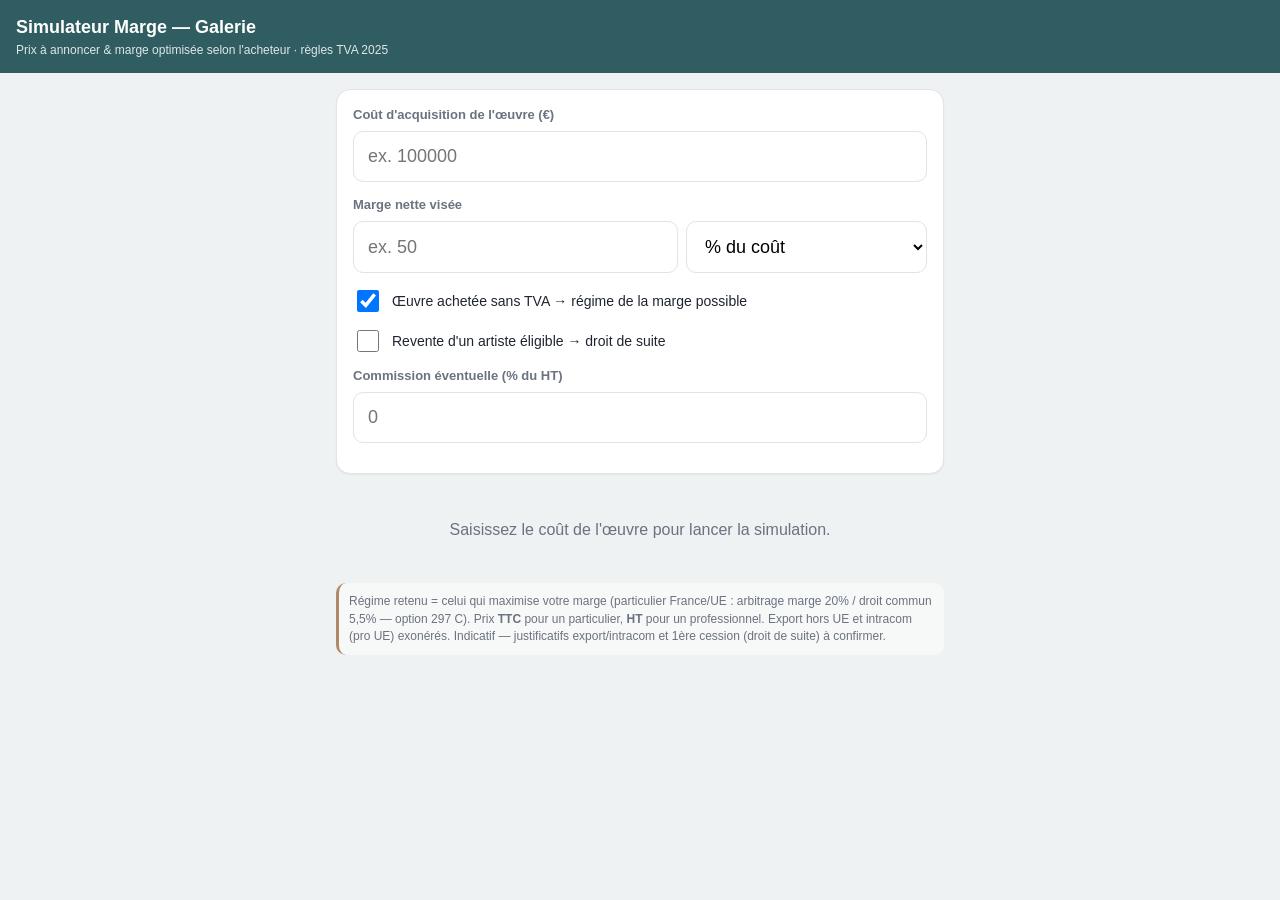
==== simulateur.html @ 0da823d8 "Simulateur mobile autonome (PWA installable sur téléphone) Version mobile du simulateur (sans aucune" ====
<!DOCTYPE html>
<html lang="fr">
<head>
<meta charset="utf-8">
<meta name="viewport" content="width=device-width, initial-scale=1, viewport-fit=cover">
<meta name="theme-color" content="#2f5d62">
<!-- Installable sur l'écran d'accueil iPhone/Android (Partager > Sur l'écran d'accueil) -->
<meta name="apple-mobile-web-app-capable" content="yes">
<meta name="apple-mobile-web-app-status-bar-style" content="black-translucent">
<meta name="apple-mobile-web-app-title" content="Marge Galerie">
<link rel="manifest" href="manifest.webmanifest">
<link rel="apple-touch-icon" href="icon-180.png">
<link rel="icon" href="icon.svg" type="image/svg+xml">
<title>Simulateur Marge — Galerie</title>
<style>
  * { box-sizing: border-box; -webkit-tap-highlight-color: transparent; }
  :root { --brand:#2f5d62; --brand-d:#244a4e; --bg:#eef2f2; --ink:#1f2530; --muted:#6b7280; --line:#dfe4e4; --ok:#1b5e20; --okbg:#e7f4e8; }
  html,body { margin:0; background:var(--bg); color:var(--ink); font:16px/1.45 -apple-system,"Segoe UI",Roboto,Helvetica,Arial,sans-serif; }
  header { background:var(--brand); color:#fff; padding:calc(env(safe-area-inset-top) + 14px) 16px 14px; position:sticky; top:0; z-index:5; }
  header h1 { margin:0; font-size:18px; font-weight:600; }
  header p { margin:2px 0 0; font-size:12px; opacity:.85; }
  main { padding:16px; max-width:640px; margin:0 auto; }
  .card { background:#fff; border:1px solid var(--line); border-radius:14px; padding:16px; margin-bottom:14px; box-shadow:0 1px 2px rgba(0,0,0,.05); }
  label.f { display:block; margin-bottom:14px; }
  label.f > span { display:block; font-size:13px; color:var(--muted); font-weight:600; margin-bottom:6px; }
  input[type=number], select { width:100%; padding:14px; font-size:18px; border:1px solid var(--line); border-radius:10px; background:#fff; }
  input:focus, select:focus { outline:2px solid var(--brand); outline-offset:-1px; }
  .row { display:flex; gap:8px; }
  .row > * { flex:1; }
  .chk { display:flex; align-items:center; gap:10px; margin-bottom:12px; font-size:14px; }
  .chk input { width:22px; height:22px; }
  .res-card { border:1px solid var(--line); border-radius:14px; padding:14px; margin-bottom:12px; background:#fff; }
  .res-card.best { background:var(--okbg); border-color:#bfe0c2; }
  .res-card .profil { font-size:14px; color:var(--muted); font-weight:600; }
  .res-card .prix { font-size:30px; font-weight:800; color:var(--brand-d); margin:2px 0; }
  .res-card .prix small { font-size:14px; font-weight:600; color:var(--muted); }
  .res-card .meta { font-size:13px; color:var(--muted); margin-top:4px; }
  .tag { display:inline-block; padding:3px 10px; border-radius:12px; font-size:12px; font-weight:600; margin-top:6px; }
  .EXPORT,.INTRACOM { background:#e8eef9; color:#1b3a72; }
  .DC_55 { background:var(--okbg); color:var(--ok); }
  .DC_20 { background:#fde9d9; color:#8a4b00; }
  .MARGE { background:#e3eef0; color:var(--brand-d); }
  .hint { font-size:12px; color:var(--muted); margin:6px 0 0; }
  .note { font-size:12px; color:var(--muted); padding:10px; background:#f7f9f9; border-radius:10px; border-left:3px solid #b08968; }
  .empty { text-align:center; color:var(--muted); padding:30px 10px; }
  .badge-best { font-size:11px; background:var(--ok); color:#fff; padding:2px 8px; border-radius:10px; float:right; }
</style>
</head>
<body>
<header>
  <h1>Simulateur Marge — Galerie</h1>
  <p>Prix à annoncer & marge optimisée selon l'acheteur · règles TVA 2025</p>
</header>
<main>
  <div class="card">
    <label class="f"><span>Coût d'acquisition de l'œuvre (€)</span>
      <input id="cout" type="number" inputmode="decimal" placeholder="ex. 100000"></label>
    <label class="f"><span>Marge nette visée</span>
      <div class="row">
        <input id="marge" type="number" inputmode="decimal" placeholder="ex. 50">
        <select id="unite" style="max-width:42%"><option value="pct">% du coût</option><option value="eur">€</option></select>
      </div></label>
    <label class="chk"><input id="eligible" type="checkbox" checked><span>Œuvre achetée sans TVA → régime de la marge possible</span></label>
    <label class="chk"><input id="ds" type="checkbox"><span>Revente d'un artiste éligible → droit de suite</span></label>
    <label class="f"><span>Commission éventuelle (% du HT)</span>
      <input id="commission" type="number" inputmode="decimal" placeholder="0"></label>
  </div>
  <div id="result"></div>
  <p class="note">Régime retenu = celui qui maximise votre marge (particulier France/UE : arbitrage marge 20% / droit commun 5,5% — option 297 C). Prix <b>TTC</b> pour un particulier, <b>HT</b> pour un professionnel. Export hors UE et intracom (pro UE) exonérés. Indicatif — justificatifs export/intracom et 1ère cession (droit de suite) à confirmer.</p>
</main>

<script>
/* ---- Règles (extrait autonome, aligné sur regles.js) ---- */
var TAUX_REDUIT = 0.055, TAUX_MARGE = 0.20;
var BAREME_DS = [[50000,0.04],[200000,0.03],[350000,0.01],[500000,0.005],[Infinity,0.0025]], PLAFOND_DS = 12500, SEUIL_DS = 750;
function num(x){ if(x===""||x==null) return 0; var n=parseFloat(String(x).replace(/\s/g,"").replace(",",".")); return isNaN(n)?0:n; }
function r2(x){ return Math.round((x+Number.EPSILON)*100)/100; }
function baremeDS(prix){ if(prix<SEUIL_DS) return 0; var reste=prix,total=0,bb=0; for(var i=0;i<BAREME_DS.length;i++){ var pl=BAREME_DS[i][0],tx=BAREME_DS[i][1],larg=pl-bb,a=Math.max(0,Math.min(reste,larg)); total+=a*tx; reste-=a; bb=pl; if(reste<=0)break; } return Math.min(total,PLAFOND_DS); }

function simuler(p){
  var C=num(p.cout);
  var M=(p.unite==="pct")?(num(p.marge)/100)*C:num(p.marge);
  var comm=num(p.commission)/100, dsOn=!!p.ds, elig=!!p.eligible;
  var profils=[
    {key:"part_fr",label:"Particulier — France",zone:"FR",type:"particulier"},
    {key:"part_ue",label:"Particulier — UE",zone:"UE",type:"particulier"},
    {key:"pro_fr",label:"Professionnel — France",zone:"FR",type:"professionnel"},
    {key:"pro_ue",label:"Professionnel — UE (intracom)",zone:"UE",type:"professionnel"},
    {key:"export",label:"Client hors UE (export)",zone:"HUE",type:"particulier"}
  ];
  function tva(P,rg){ if(rg==="EXPORT"||rg==="INTRACOM")return 0; if(rg==="DC_55")return P*TAUX_REDUIT/(1+TAUX_REDUIT); if(rg==="MARGE"){var m=Math.max(0,P-C);return m*TAUX_MARGE/(1+TAUX_MARGE);} return 0; }
  function net(P,zone,rg){ var v=tva(P,rg),ht=P-v,ds=(dsOn&&(zone==="FR"||zone==="UE"))?baremeDS(ht):0; return ht-C-comm*ht-ds; }
  function prix(zone,rg){ var lo=0,hi=Math.max(C,1)*1000+Math.abs(M)*10+1e6; for(var i=0;i<80;i++){var mid=(lo+hi)/2; if(net(mid,zone,rg)<M)lo=mid;else hi=mid;} return (lo+hi)/2; }
  var LBL={EXPORT:"Exportation exonérée",INTRACOM:"Livraison intracom exonérée",DC_55:"Droit commun 5,5%",DC_20:"Droit commun 20%",MARGE:"Régime de la marge"};
  return profils.map(function(pr){
    var regimes; if(pr.zone==="HUE")regimes=["EXPORT"]; else if(pr.zone==="UE"&&pr.type==="professionnel")regimes=["INTRACOM"]; else {regimes=["DC_55"]; if(elig)regimes.push("MARGE");}
    var best=null,alt=null;
    regimes.forEach(function(rg){var P=prix(pr.zone,rg); if(!best||P<best.P){alt=best;best={rg:rg,P:P};}else alt={rg:rg,P:P};});
    var rg=best.rg,P=best.P,v=tva(P,rg),ht=P-v,ds=(dsOn&&(pr.zone==="FR"||pr.zone==="UE"))?baremeDS(ht):0;
    return {label:pr.label,zone:pr.zone,type:pr.type,regime:LBL[rg],regimeCode:rg,
      prixTTC:r2(P),prixHT:r2(ht),tva:r2(v),ds:r2(ds),
      prixAnnonce:r2(pr.type==="professionnel"?ht:P),baseAnnonce:pr.type==="professionnel"?"HT":"TTC",
      marge:r2(M), alternative:(alt&&regimes.length>1)?{regime:LBL[alt.rg],prixTTC:r2(alt.P)}:null};
  });
}
function fmt0(n){ return Number(n).toLocaleString("fr-FR",{maximumFractionDigits:0}); }

function render(){
  var cout=num(document.getElementById("cout").value);
  var box=document.getElementById("result");
  if(!cout){ box.innerHTML='<div class="empty">Saisissez le coût de l\'œuvre pour lancer la simulation.</div>'; return; }
  var p={cout:cout,marge:document.getElementById("marge").value,unite:document.getElementById("unite").value,
    eligible:document.getElementById("eligible").checked,ds:document.getElementById("ds").checked,commission:document.getElementById("commission").value};
  var res=simuler(p), min=Math.min.apply(null,res.map(function(r){return r.prixAnnonce;}));
  box.innerHTML=res.map(function(r){
    var best=Math.abs(r.prixAnnonce-min)<0.5;
    return '<div class="res-card'+(best?' best':'')+'">'+
      (best?'<span class="badge-best">prix le + bas</span>':'')+
      '<div class="profil">'+r.label+'</div>'+
      '<div class="prix">'+fmt0(r.prixAnnonce)+' € <small>'+r.baseAnnonce+'</small></div>'+
      (r.baseAnnonce==="HT"&&r.tva>0?'<div class="meta">soit '+fmt0(r.prixTTC)+' € TTC</div>':'')+
      '<span class="tag '+r.regimeCode+'">'+r.regime+'</span>'+
      '<div class="meta">TVA : '+(r.tva>0?fmt0(r.tva)+' €':'exonérée')+(r.ds>0?' · droit de suite : '+fmt0(r.ds)+' €':'')+' · marge nette : <b>'+fmt0(r.marge)+' €</b></div>'+
      (r.alternative?'<div class="meta">autre régime ('+r.alternative.regime+') : '+fmt0(r.alternative.prixTTC)+' € TTC</div>':'')+
      '</div>';
  }).join("");
}
["cout","marge","unite","eligible","ds","commission"].forEach(function(id){
  var e=document.getElementById(id); e.addEventListener("input",render); e.addEventListener("change",render);
});
render();
/* Service worker (hors-ligne) — actif uniquement quand l'appli est hébergée (http/https). */
if("serviceWorker" in navigator && location.protocol.indexOf("http")===0){
  navigator.serviceWorker.register("service-worker.js").catch(function(){});
}
</script>
</body>
</html>
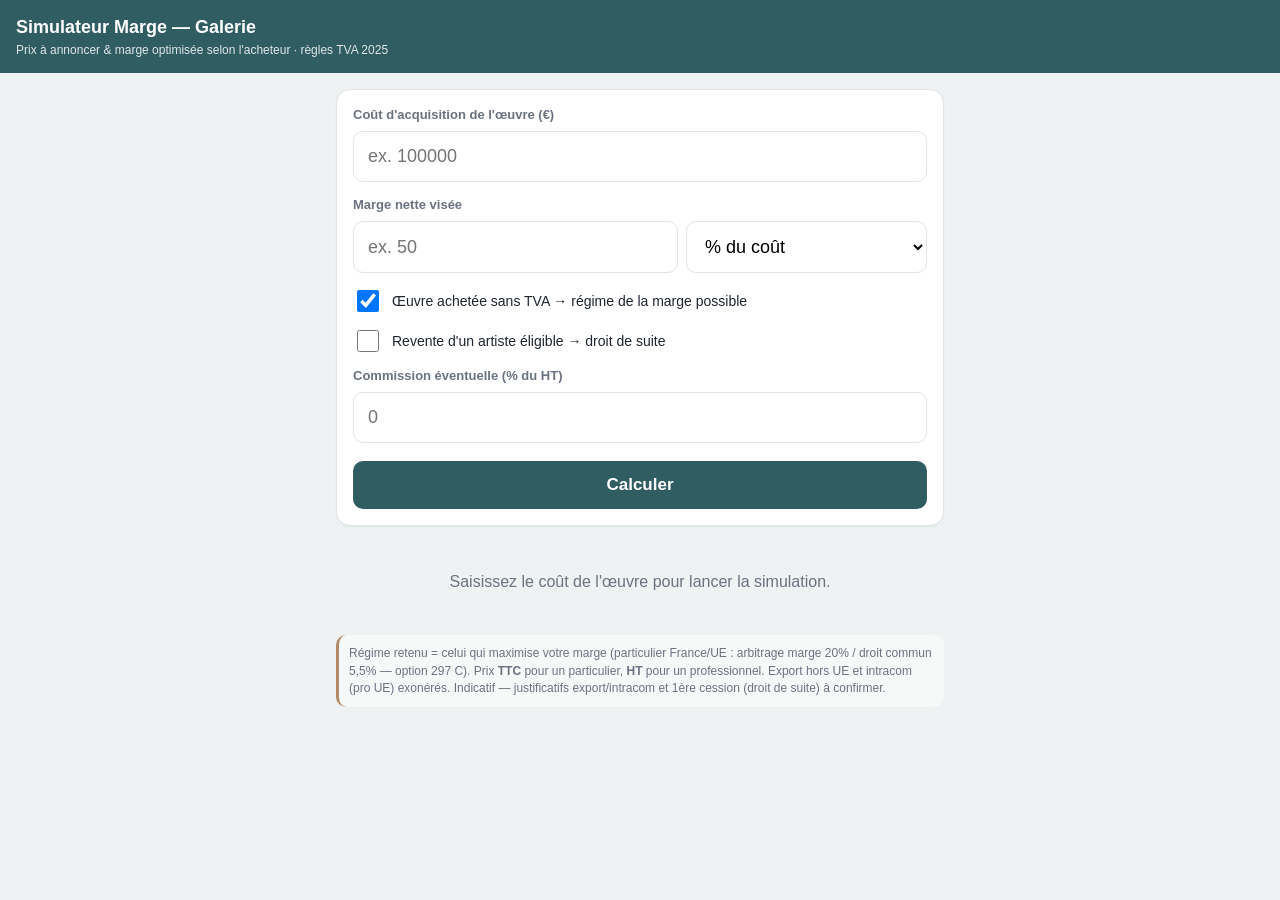
==== commit c0743e7f: "Simulateur mobile : bouton Calculer + écouteurs robustes Ajout d'un bouton 'Calculer' et d'écouteurs" ====
--- a/simulateur.html
+++ b/simulateur.html
@@ -64,6 +64,7 @@
     <label class="chk"><input id="ds" type="checkbox"><span>Revente d'un artiste éligible → droit de suite</span></label>
     <label class="f"><span>Commission éventuelle (% du HT)</span>
       <input id="commission" type="number" inputmode="decimal" placeholder="0"></label>
+    <button id="btn-calc" type="button" style="width:100%;padding:14px;font-size:17px;font-weight:600;background:#2f5d62;color:#fff;border:0;border-radius:10px;margin-top:4px">Calculer</button>
   </div>
   <div id="result"></div>
   <p class="note">Régime retenu = celui qui maximise votre marge (particulier France/UE : arbitrage marge 20% / droit commun 5,5% — option 297 C). Prix <b>TTC</b> pour un particulier, <b>HT</b> pour un professionnel. Export hors UE et intracom (pro UE) exonérés. Indicatif — justificatifs export/intracom et 1ère cession (droit de suite) à confirmer.</p>
@@ -126,8 +127,10 @@
   }).join("");
 }
 ["cout","marge","unite","eligible","ds","commission"].forEach(function(id){
-  var e=document.getElementById(id); e.addEventListener("input",render); e.addEventListener("change",render);
+  var e=document.getElementById(id); if(!e) return;
+  ["input","change","keyup"].forEach(function(ev){ e.addEventListener(ev,render); });
 });
+var bc=document.getElementById("btn-calc"); if(bc) bc.addEventListener("click",render);
 render();
 /* Service worker (hors-ligne) — actif uniquement quand l'appli est hébergée (http/https). */
 if("serviceWorker" in navigator && location.protocol.indexOf("http")===0){
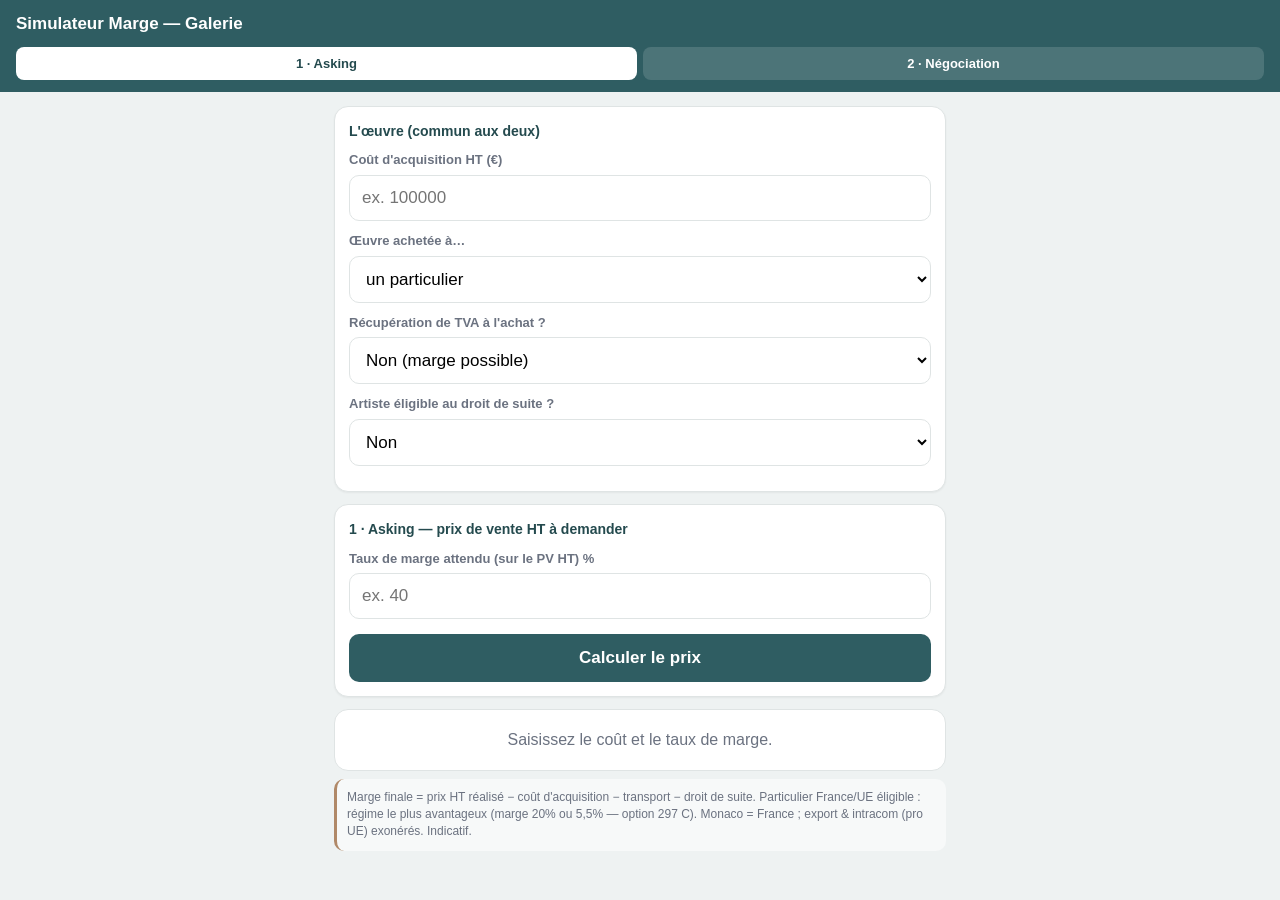
==== commit 776d770e: "Simulateur scindé en 2 : Asking (prix HT à demander) + Aide à la négociation - Données communes de l" ====
--- a/simulateur.html
+++ b/simulateur.html
@@ -4,7 +4,6 @@
 <meta charset="utf-8">
 <meta name="viewport" content="width=device-width, initial-scale=1, viewport-fit=cover">
 <meta name="theme-color" content="#2f5d62">
-<!-- Installable sur l'écran d'accueil iPhone/Android (Partager > Sur l'écran d'accueil) -->
 <meta name="apple-mobile-web-app-capable" content="yes">
 <meta name="apple-mobile-web-app-status-bar-style" content="black-translucent">
 <meta name="apple-mobile-web-app-title" content="Marge Galerie">
@@ -13,129 +12,129 @@
 <link rel="icon" href="icon.svg" type="image/svg+xml">
 <title>Simulateur Marge — Galerie</title>
 <style>
-  * { box-sizing: border-box; -webkit-tap-highlight-color: transparent; }
-  :root { --brand:#2f5d62; --brand-d:#244a4e; --bg:#eef2f2; --ink:#1f2530; --muted:#6b7280; --line:#dfe4e4; --ok:#1b5e20; --okbg:#e7f4e8; }
-  html,body { margin:0; background:var(--bg); color:var(--ink); font:16px/1.45 -apple-system,"Segoe UI",Roboto,Helvetica,Arial,sans-serif; }
-  header { background:var(--brand); color:#fff; padding:calc(env(safe-area-inset-top) + 14px) 16px 14px; position:sticky; top:0; z-index:5; }
-  header h1 { margin:0; font-size:18px; font-weight:600; }
-  header p { margin:2px 0 0; font-size:12px; opacity:.85; }
-  main { padding:16px; max-width:640px; margin:0 auto; }
-  .card { background:#fff; border:1px solid var(--line); border-radius:14px; padding:16px; margin-bottom:14px; box-shadow:0 1px 2px rgba(0,0,0,.05); }
-  label.f { display:block; margin-bottom:14px; }
-  label.f > span { display:block; font-size:13px; color:var(--muted); font-weight:600; margin-bottom:6px; }
-  input[type=number], select { width:100%; padding:14px; font-size:18px; border:1px solid var(--line); border-radius:10px; background:#fff; }
-  input:focus, select:focus { outline:2px solid var(--brand); outline-offset:-1px; }
-  .row { display:flex; gap:8px; }
-  .row > * { flex:1; }
-  .chk { display:flex; align-items:center; gap:10px; margin-bottom:12px; font-size:14px; }
-  .chk input { width:22px; height:22px; }
-  .res-card { border:1px solid var(--line); border-radius:14px; padding:14px; margin-bottom:12px; background:#fff; }
-  .res-card.best { background:var(--okbg); border-color:#bfe0c2; }
-  .res-card .profil { font-size:14px; color:var(--muted); font-weight:600; }
-  .res-card .prix { font-size:30px; font-weight:800; color:var(--brand-d); margin:2px 0; }
-  .res-card .prix small { font-size:14px; font-weight:600; color:var(--muted); }
-  .res-card .meta { font-size:13px; color:var(--muted); margin-top:4px; }
-  .tag { display:inline-block; padding:3px 10px; border-radius:12px; font-size:12px; font-weight:600; margin-top:6px; }
-  .EXPORT,.INTRACOM { background:#e8eef9; color:#1b3a72; }
-  .DC_55 { background:var(--okbg); color:var(--ok); }
-  .DC_20 { background:#fde9d9; color:#8a4b00; }
-  .MARGE { background:#e3eef0; color:var(--brand-d); }
-  .hint { font-size:12px; color:var(--muted); margin:6px 0 0; }
-  .note { font-size:12px; color:var(--muted); padding:10px; background:#f7f9f9; border-radius:10px; border-left:3px solid #b08968; }
-  .empty { text-align:center; color:var(--muted); padding:30px 10px; }
-  .badge-best { font-size:11px; background:var(--ok); color:#fff; padding:2px 8px; border-radius:10px; float:right; }
+  *{box-sizing:border-box;-webkit-tap-highlight-color:transparent;}
+  :root{--brand:#2f5d62;--brand-d:#244a4e;--bg:#eef2f2;--ink:#1f2530;--muted:#6b7280;--line:#dfe4e4;--ok:#1b5e20;--okbg:#e7f4e8;--danger:#b3261e;--accent:#b08968;}
+  html,body{margin:0;background:var(--bg);color:var(--ink);font:16px/1.45 -apple-system,"Segoe UI",Roboto,Helvetica,Arial,sans-serif;}
+  header{background:var(--brand);color:#fff;padding:calc(env(safe-area-inset-top) + 12px) 16px 12px;position:sticky;top:0;z-index:5;}
+  header h1{margin:0;font-size:17px;font-weight:600;}
+  .tabs{display:flex;gap:6px;margin-top:10px;}
+  .tabs button{flex:1;background:rgba(255,255,255,.14);color:#fff;border:0;padding:9px;border-radius:8px;font-size:13px;font-weight:600;}
+  .tabs button.on{background:#fff;color:var(--brand-d);}
+  main{padding:14px;max-width:640px;margin:0 auto;}
+  .card{background:#fff;border:1px solid var(--line);border-radius:14px;padding:14px;margin-bottom:12px;box-shadow:0 1px 2px rgba(0,0,0,.05);}
+  .card h2{font-size:14px;margin:0 0 10px;color:var(--brand-d);}
+  label.f{display:block;margin-bottom:11px;}
+  label.f>span{display:block;font-size:13px;color:var(--muted);font-weight:600;margin-bottom:5px;}
+  input,select{width:100%;padding:12px;font-size:17px;border:1px solid var(--line);border-radius:10px;background:#fff;}
+  .btn{width:100%;padding:14px;font-size:17px;font-weight:600;background:var(--brand);color:#fff;border:0;border-radius:10px;margin-top:4px;}
+  .pane{display:none;} .pane.on{display:block;}
+  .res{border:1px solid var(--line);border-radius:14px;padding:14px;background:#fff;margin-top:4px;}
+  .res .lbl{font-size:13px;color:var(--muted);font-weight:600;}
+  .res .big{font-size:30px;font-weight:800;color:var(--brand-d);margin:2px 0 8px;}
+  .res .big.ko{color:var(--danger);}
+  .line{display:flex;justify-content:space-between;font-size:14px;padding:4px 0;border-top:1px solid #f0f3f3;}
+  .tag{display:inline-block;padding:3px 10px;border-radius:12px;font-size:12px;font-weight:600;}
+  .EXPORT,.INTRACOM{background:#e8eef9;color:#1b3a72;}.DC_55{background:var(--okbg);color:var(--ok);}.DC_20{background:#fde9d9;color:#8a4b00;}.MARGE{background:#e3eef0;color:var(--brand-d);}
+  .note{font-size:12px;color:var(--muted);padding:10px;background:#f7f9f9;border-radius:10px;border-left:3px solid var(--accent);margin-top:8px;}
+  .empty{color:var(--muted);text-align:center;padding:18px;}
 </style>
 </head>
 <body>
 <header>
   <h1>Simulateur Marge — Galerie</h1>
-  <p>Prix à annoncer & marge optimisée selon l'acheteur · règles TVA 2025</p>
+  <div class="tabs"><button id="t1" class="on" type="button">1 · Asking</button><button id="t2" type="button">2 · Négociation</button></div>
 </header>
 <main>
   <div class="card">
-    <label class="f"><span>Coût d'acquisition de l'œuvre (€)</span>
-      <input id="cout" type="number" inputmode="decimal" placeholder="ex. 100000"></label>
-    <label class="f"><span>Marge nette visée</span>
-      <div class="row">
-        <input id="marge" type="number" inputmode="decimal" placeholder="ex. 50">
-        <select id="unite" style="max-width:42%"><option value="pct">% du coût</option><option value="eur">€</option></select>
-      </div></label>
-    <label class="chk"><input id="eligible" type="checkbox" checked><span>Œuvre achetée sans TVA → régime de la marge possible</span></label>
-    <label class="chk"><input id="ds" type="checkbox"><span>Revente d'un artiste éligible → droit de suite</span></label>
-    <label class="f"><span>Commission éventuelle (% du HT)</span>
-      <input id="commission" type="number" inputmode="decimal" placeholder="0"></label>
-    <button id="btn-calc" type="button" style="width:100%;padding:14px;font-size:17px;font-weight:600;background:#2f5d62;color:#fff;border:0;border-radius:10px;margin-top:4px">Calculer</button>
+    <h2>L'œuvre (commun aux deux)</h2>
+    <label class="f"><span>Coût d'acquisition HT (€)</span><input id="cout" type="number" inputmode="decimal" placeholder="ex. 100000"></label>
+    <label class="f"><span>Œuvre achetée à…</span><select id="achat"><option value="particulier">un particulier</option><option value="professionnel">un professionnel</option></select></label>
+    <label class="f"><span>Récupération de TVA à l'achat ?</span><select id="tvarecup"><option value="non">Non (marge possible)</option><option value="oui">Oui (droit commun)</option></select></label>
+    <label class="f"><span>Artiste éligible au droit de suite ?</span><select id="dseli"><option value="non">Non</option><option value="oui">Oui</option></select></label>
   </div>
-  <div id="result"></div>
-  <p class="note">Régime retenu = celui qui maximise votre marge (particulier France/UE : arbitrage marge 20% / droit commun 5,5% — option 297 C). Prix <b>TTC</b> pour un particulier, <b>HT</b> pour un professionnel. Export hors UE et intracom (pro UE) exonérés. Indicatif — justificatifs export/intracom et 1ère cession (droit de suite) à confirmer.</p>
+
+  <div class="pane on" id="pane1">
+    <div class="card">
+      <h2>1 · Asking — prix de vente HT à demander</h2>
+      <label class="f"><span>Taux de marge attendu (sur le PV HT) %</span><input id="taux" type="number" inputmode="decimal" placeholder="ex. 40"></label>
+      <button class="btn" id="calc1" type="button">Calculer le prix</button>
+    </div>
+    <div id="res1"></div>
+  </div>
+
+  <div class="pane" id="pane2">
+    <div class="card">
+      <h2>2 · Aide à la négociation — marge finale</h2>
+      <label class="f"><span>Qualité de l'acquéreur</span><select id="acq"><option value="particulier">Particulier</option><option value="professionnel">Professionnel</option></select></label>
+      <label class="f"><span>Lieu de livraison</span><select id="lieu"><option value="FR">France</option><option value="CEE">CEE (UE)</option><option value="MONACO">Monaco</option><option value="EXPORT">Export (hors UE)</option></select></label>
+      <label class="f"><span>Frais de transport (€)</span><input id="transport" type="number" inputmode="decimal" placeholder="0"></label>
+      <label class="f"><span>Prix TTC négocié par le client (€)</span><input id="ttcnego" type="number" inputmode="decimal" placeholder="ex. 150000"></label>
+      <button class="btn" id="calc2" type="button">Calculer la marge</button>
+    </div>
+    <div id="res2"></div>
+  </div>
+  <p class="note">Marge finale = prix HT réalisé − coût d'acquisition − transport − droit de suite. Particulier France/UE éligible : régime le plus avantageux (marge 20% ou 5,5% — option 297 C). Monaco = France ; export & intracom (pro UE) exonérés. Indicatif.</p>
 </main>
 
 <script>
-/* ---- Règles (extrait autonome, aligné sur regles.js) ---- */
-var TAUX_REDUIT = 0.055, TAUX_MARGE = 0.20;
-var BAREME_DS = [[50000,0.04],[200000,0.03],[350000,0.01],[500000,0.005],[Infinity,0.0025]], PLAFOND_DS = 12500, SEUIL_DS = 750;
-function num(x){ if(x===""||x==null) return 0; var n=parseFloat(String(x).replace(/\s/g,"").replace(",",".")); return isNaN(n)?0:n; }
-function r2(x){ return Math.round((x+Number.EPSILON)*100)/100; }
-function baremeDS(prix){ if(prix<SEUIL_DS) return 0; var reste=prix,total=0,bb=0; for(var i=0;i<BAREME_DS.length;i++){ var pl=BAREME_DS[i][0],tx=BAREME_DS[i][1],larg=pl-bb,a=Math.max(0,Math.min(reste,larg)); total+=a*tx; reste-=a; bb=pl; if(reste<=0)break; } return Math.min(total,PLAFOND_DS); }
+var TR=0.055, TM=0.20, BAR=[[50000,.04],[200000,.03],[350000,.01],[500000,.005],[Infinity,.0025]], PLAF=12500, SEUIL=750;
+function num(x){if(x===""||x==null)return 0;var n=parseFloat(String(x).replace(/\s/g,"").replace(",","."));return isNaN(n)?0:n;}
+function r2(x){return Math.round((x+Number.EPSILON)*100)/100;}
+function f0(n){return Number(n).toLocaleString("fr-FR",{maximumFractionDigits:0});}
+function pct(n){return (n*100).toLocaleString("fr-FR",{maximumFractionDigits:1})+" %";}
+function baremeDS(p){if(p<SEUIL)return 0;var reste=p,t=0,bb=0;for(var i=0;i<BAR.length;i++){var pl=BAR[i][0],tx=BAR[i][1],a=Math.max(0,Math.min(reste,pl-bb));t+=a*tx;reste-=a;bb=pl;if(reste<=0)break;}return Math.min(t,PLAF);}
+function oeuvre(){return {C:num(v("cout")), margeElig:v("tvarecup")!=="oui", dsElig:v("dseli")==="oui"};}
+function v(id){return document.getElementById(id).value;}
+var LBL={EXPORT:"Exportation exonérée",INTRACOM:"Livraison intracom exonérée",DC_55:"Droit commun 5,5%",MARGE:"Régime de la marge"};
 
-function simuler(p){
-  var C=num(p.cout);
-  var M=(p.unite==="pct")?(num(p.marge)/100)*C:num(p.marge);
-  var comm=num(p.commission)/100, dsOn=!!p.ds, elig=!!p.eligible;
-  var profils=[
-    {key:"part_fr",label:"Particulier — France",zone:"FR",type:"particulier"},
-    {key:"part_ue",label:"Particulier — UE",zone:"UE",type:"particulier"},
-    {key:"pro_fr",label:"Professionnel — France",zone:"FR",type:"professionnel"},
-    {key:"pro_ue",label:"Professionnel — UE (intracom)",zone:"UE",type:"professionnel"},
-    {key:"export",label:"Client hors UE (export)",zone:"HUE",type:"particulier"}
-  ];
-  function tva(P,rg){ if(rg==="EXPORT"||rg==="INTRACOM")return 0; if(rg==="DC_55")return P*TAUX_REDUIT/(1+TAUX_REDUIT); if(rg==="MARGE"){var m=Math.max(0,P-C);return m*TAUX_MARGE/(1+TAUX_MARGE);} return 0; }
-  function net(P,zone,rg){ var v=tva(P,rg),ht=P-v,ds=(dsOn&&(zone==="FR"||zone==="UE"))?baremeDS(ht):0; return ht-C-comm*ht-ds; }
-  function prix(zone,rg){ var lo=0,hi=Math.max(C,1)*1000+Math.abs(M)*10+1e6; for(var i=0;i<80;i++){var mid=(lo+hi)/2; if(net(mid,zone,rg)<M)lo=mid;else hi=mid;} return (lo+hi)/2; }
-  var LBL={EXPORT:"Exportation exonérée",INTRACOM:"Livraison intracom exonérée",DC_55:"Droit commun 5,5%",DC_20:"Droit commun 20%",MARGE:"Régime de la marge"};
-  return profils.map(function(pr){
-    var regimes; if(pr.zone==="HUE")regimes=["EXPORT"]; else if(pr.zone==="UE"&&pr.type==="professionnel")regimes=["INTRACOM"]; else {regimes=["DC_55"]; if(elig)regimes.push("MARGE");}
-    var best=null,alt=null;
-    regimes.forEach(function(rg){var P=prix(pr.zone,rg); if(!best||P<best.P){alt=best;best={rg:rg,P:P};}else alt={rg:rg,P:P};});
-    var rg=best.rg,P=best.P,v=tva(P,rg),ht=P-v,ds=(dsOn&&(pr.zone==="FR"||pr.zone==="UE"))?baremeDS(ht):0;
-    return {label:pr.label,zone:pr.zone,type:pr.type,regime:LBL[rg],regimeCode:rg,
-      prixTTC:r2(P),prixHT:r2(ht),tva:r2(v),ds:r2(ds),
-      prixAnnonce:r2(pr.type==="professionnel"?ht:P),baseAnnonce:pr.type==="professionnel"?"HT":"TTC",
-      marge:r2(M), alternative:(alt&&regimes.length>1)?{regime:LBL[alt.rg],prixTTC:r2(alt.P)}:null};
-  });
+function asking(){
+  var o=oeuvre(), taux=num(v("taux"))/100, box=document.getElementById("res1");
+  if(!o.C||!taux){box.innerHTML='<div class="res empty">Saisissez le coût et le taux de marge.</div>';return;}
+  var pv=(taux<1)?r2(o.C/(1-taux)):0, marge=r2(pv-o.C), ds=o.dsElig?r2(baremeDS(pv)):0;
+  var h='<div class="res"><div class="lbl">Prix de vente HT espéré</div><div class="big">'+f0(pv)+' €</div>'+
+    '<div class="line"><span>Marge HT</span><b>'+f0(marge)+' €</b></div>'+
+    '<div class="line"><span>Régime probable</span><b>'+(o.margeElig?"Marge":"Droit commun 5,5%")+'</b></div>'+
+    '<div class="line"><span>Prix TTC indicatif (France 5,5%)</span><b>'+f0(r2(pv*(1+TR)))+' €</b></div>';
+  if(o.dsElig) h+='<div class="line"><span>Droit de suite estimé</span><b>'+f0(ds)+' €</b></div><div class="line"><span>Marge HT après droit de suite</span><b>'+f0(r2(marge-ds))+' €</b></div>';
+  box.innerHTML=h+'</div>';
 }
-function fmt0(n){ return Number(n).toLocaleString("fr-FR",{maximumFractionDigits:0}); }
-
-function render(){
-  var cout=num(document.getElementById("cout").value);
-  var box=document.getElementById("result");
-  if(!cout){ box.innerHTML='<div class="empty">Saisissez le coût de l\'œuvre pour lancer la simulation.</div>'; return; }
-  var p={cout:cout,marge:document.getElementById("marge").value,unite:document.getElementById("unite").value,
-    eligible:document.getElementById("eligible").checked,ds:document.getElementById("ds").checked,commission:document.getElementById("commission").value};
-  var res=simuler(p), min=Math.min.apply(null,res.map(function(r){return r.prixAnnonce;}));
-  box.innerHTML=res.map(function(r){
-    var best=Math.abs(r.prixAnnonce-min)<0.5;
-    return '<div class="res-card'+(best?' best':'')+'">'+
-      (best?'<span class="badge-best">prix le + bas</span>':'')+
-      '<div class="profil">'+r.label+'</div>'+
-      '<div class="prix">'+fmt0(r.prixAnnonce)+' € <small>'+r.baseAnnonce+'</small></div>'+
-      (r.baseAnnonce==="HT"&&r.tva>0?'<div class="meta">soit '+fmt0(r.prixTTC)+' € TTC</div>':'')+
-      '<span class="tag '+r.regimeCode+'">'+r.regime+'</span>'+
-      '<div class="meta">TVA : '+(r.tva>0?fmt0(r.tva)+' €':'exonérée')+(r.ds>0?' · droit de suite : '+fmt0(r.ds)+' €':'')+' · marge nette : <b>'+fmt0(r.marge)+' €</b></div>'+
-      (r.alternative?'<div class="meta">autre régime ('+r.alternative.regime+') : '+fmt0(r.alternative.prixTTC)+' € TTC</div>':'')+
-      '</div>';
-  }).join("");
+function nego(){
+  var o=oeuvre(), ttc=num(v("ttcnego")), transport=num(v("transport")), lieu=v("lieu"), acq=v("acq"), box=document.getElementById("res2");
+  if(!o.C||!ttc){box.innerHTML='<div class="res empty">Saisissez le coût et le prix TTC négocié.</div>';return;}
+  var exo=false,fixe=null;
+  if(lieu==="EXPORT"){exo=true;fixe="EXPORT";} else if(lieu==="CEE"&&acq==="professionnel"){exo=true;fixe="INTRACOM";}
+  var dsOk=o.dsElig&&lieu!=="EXPORT";
+  function calc(rg){var tva=0; if(rg==="DC_55")tva=ttc*TR/(1+TR); else if(rg==="MARGE")tva=Math.max(0,ttc-o.C)*TM/(1+TM);
+    var ht=ttc-tva, ds=dsOk?baremeDS(ht):0, m=ht-o.C-transport-ds;
+    return {rg:rg,tva:r2(tva),ht:r2(ht),ds:r2(ds),m:r2(m),tx:ht?m/ht:0};}
+  var best,alt=null;
+  if(exo){best=calc(fixe);} else {var cands=o.margeElig?["DC_55","MARGE"]:["DC_55"]; cands.forEach(function(rg){var r=calc(rg); if(!best||r.m>best.m){alt=best;best=r;}else alt=r;});}
+  var h='<div class="res"><div class="lbl">Marge finale sur la vente</div><div class="big'+(best.m<0?' ko':'')+'">'+f0(best.m)+' €</div>'+
+    '<span class="tag '+best.rg+'">'+LBL[best.rg]+'</span> <span style="font-size:13px;color:var(--muted)">taux '+pct(best.tx)+'</span>'+
+    '<div class="line"><span>Prix TTC négocié</span><b>'+f0(ttc)+' €</b></div>'+
+    '<div class="line"><span>TVA</span><b>'+(best.tva>0?f0(best.tva)+' €':'exonérée')+'</b></div>'+
+    '<div class="line"><span>Prix HT réalisé</span><b>'+f0(best.ht)+' €</b></div>'+
+    '<div class="line"><span>− Coût d\'acquisition</span><b>'+f0(o.C)+' €</b></div>'+
+    (transport?'<div class="line"><span>− Transport</span><b>'+f0(transport)+' €</b></div>':'')+
+    (best.ds?'<div class="line"><span>− Droit de suite</span><b>'+f0(best.ds)+' €</b></div>':'')+'</div>';
+  if(alt&&!exo&&o.margeElig) h+='<div class="note">Autre régime ('+LBL[alt.rg]+') : marge '+f0(alt.m)+' €.</div>';
+  var taux=num(v("taux"));
+  if(taux){var pv=r2(o.C/(1-taux/100)), askMarge=r2(pv-o.C-(o.dsElig?baremeDS(pv):0)), diff=r2(best.m-askMarge);
+    h+='<div class="note">Objectif (asking) : marge '+f0(askMarge)+' € — '+(diff>=0?'au-dessus de +'+f0(diff)+' €':'en dessous de '+f0(diff)+' €')+'.</div>';}
+  box.innerHTML=h;
 }
-["cout","marge","unite","eligible","ds","commission"].forEach(function(id){
-  var e=document.getElementById(id); if(!e) return;
-  ["input","change","keyup"].forEach(function(ev){ e.addEventListener(ev,render); });
+function render(){asking();nego();}
+["cout","achat","tvarecup","dseli","taux","acq","lieu","transport","ttcnego"].forEach(function(id){
+  var e=document.getElementById(id); if(!e)return; ["input","change","keyup"].forEach(function(ev){e.addEventListener(ev,render);});
 });
-var bc=document.getElementById("btn-calc"); if(bc) bc.addEventListener("click",render);
+document.getElementById("calc1").addEventListener("click",render);
+document.getElementById("calc2").addEventListener("click",render);
+function tab(n){document.getElementById("t1").classList.toggle("on",n===1);document.getElementById("t2").classList.toggle("on",n===2);
+  document.getElementById("pane1").classList.toggle("on",n===1);document.getElementById("pane2").classList.toggle("on",n===2);}
+document.getElementById("t1").addEventListener("click",function(){tab(1);});
+document.getElementById("t2").addEventListener("click",function(){tab(2);});
 render();
-/* Service worker (hors-ligne) — actif uniquement quand l'appli est hébergée (http/https). */
-if("serviceWorker" in navigator && location.protocol.indexOf("http")===0){
-  navigator.serviceWorker.register("service-worker.js").catch(function(){});
-}
+if("serviceWorker" in navigator && location.protocol.indexOf("http")===0){navigator.serviceWorker.register("service-worker.js").catch(function(){});}
 </script>
 </body>
 </html>
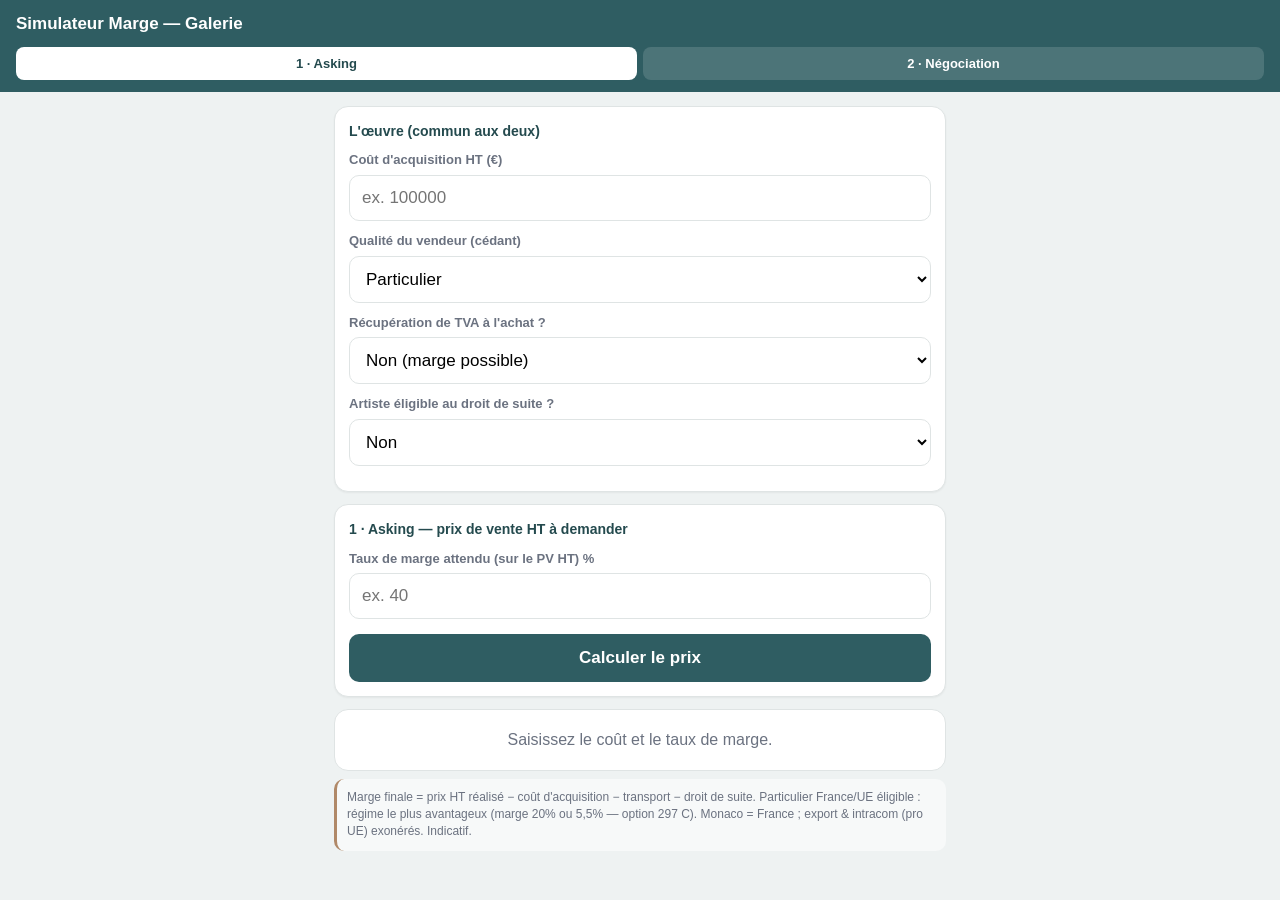
==== commit 5461b285: "Simulateur : cadres conformes + commission à rétrocéder + détail négociation ASKING : cadre 'informa" ====
--- a/simulateur.html
+++ b/simulateur.html
@@ -48,7 +48,7 @@
   <div class="card">
     <h2>L'œuvre (commun aux deux)</h2>
     <label class="f"><span>Coût d'acquisition HT (€)</span><input id="cout" type="number" inputmode="decimal" placeholder="ex. 100000"></label>
-    <label class="f"><span>Œuvre achetée à…</span><select id="achat"><option value="particulier">un particulier</option><option value="professionnel">un professionnel</option></select></label>
+    <label class="f"><span>Qualité du vendeur (cédant)</span><select id="achat"><option value="particulier">Particulier</option><option value="professionnel">Professionnel</option></select></label>
     <label class="f"><span>Récupération de TVA à l'achat ?</span><select id="tvarecup"><option value="non">Non (marge possible)</option><option value="oui">Oui (droit commun)</option></select></label>
     <label class="f"><span>Artiste éligible au droit de suite ?</span><select id="dseli"><option value="non">Non</option><option value="oui">Oui</option></select></label>
   </div>
@@ -68,6 +68,8 @@
       <label class="f"><span>Qualité de l'acquéreur</span><select id="acq"><option value="particulier">Particulier</option><option value="professionnel">Professionnel</option></select></label>
       <label class="f"><span>Lieu de livraison</span><select id="lieu"><option value="FR">France</option><option value="CEE">CEE (UE)</option><option value="MONACO">Monaco</option><option value="EXPORT">Export (hors UE)</option></select></label>
       <label class="f"><span>Frais de transport (€)</span><input id="transport" type="number" inputmode="decimal" placeholder="0"></label>
+      <label class="f"><span>Commission à rétrocéder</span>
+        <span style="display:flex;gap:6px"><input id="commission" type="number" inputmode="decimal" placeholder="0" style="flex:1"><select id="commu" style="max-width:90px"><option value="eur">€</option><option value="pct">% HT</option></select></span></label>
       <label class="f"><span>Prix TTC négocié par le client (€)</span><input id="ttcnego" type="number" inputmode="decimal" placeholder="ex. 150000"></label>
       <button class="btn" id="calc2" type="button">Calculer la marge</button>
     </div>
@@ -91,40 +93,44 @@
   var o=oeuvre(), taux=num(v("taux"))/100, box=document.getElementById("res1");
   if(!o.C||!taux){box.innerHTML='<div class="res empty">Saisissez le coût et le taux de marge.</div>';return;}
   var pv=(taux<1)?r2(o.C/(1-taux)):0, marge=r2(pv-o.C), ds=o.dsElig?r2(baremeDS(pv)):0;
-  var h='<div class="res"><div class="lbl">Prix de vente HT espéré</div><div class="big">'+f0(pv)+' €</div>'+
-    '<div class="line"><span>Marge HT</span><b>'+f0(marge)+' €</b></div>'+
+  var h='<div class="res">'+
+    '<div class="line" style="border-top:0"><span>Coût de revient HT</span><b>'+f0(o.C)+' €</b></div>'+
+    '<div class="line"><span>+ Marge HT ('+pct(taux)+')</span><b>'+f0(marge)+' €</b></div>'+
+    '<div class="lbl" style="margin-top:8px">= Prix de vente HT espéré</div><div class="big">'+f0(pv)+' €</div>'+
     '<div class="line"><span>Régime probable</span><b>'+(o.margeElig?"Marge":"Droit commun 5,5%")+'</b></div>'+
     '<div class="line"><span>Prix TTC indicatif (France 5,5%)</span><b>'+f0(r2(pv*(1+TR)))+' €</b></div>';
-  if(o.dsElig) h+='<div class="line"><span>Droit de suite estimé</span><b>'+f0(ds)+' €</b></div><div class="line"><span>Marge HT après droit de suite</span><b>'+f0(r2(marge-ds))+' €</b></div>';
+  if(o.dsElig) h+='<div class="line"><span>Droit de suite estimé</span><b>'+f0(ds)+' €</b></div>';
   box.innerHTML=h+'</div>';
 }
 function nego(){
   var o=oeuvre(), ttc=num(v("ttcnego")), transport=num(v("transport")), lieu=v("lieu"), acq=v("acq"), box=document.getElementById("res2");
+  var commVal=num(v("commission")), commPct=v("commu")==="pct";
   if(!o.C||!ttc){box.innerHTML='<div class="res empty">Saisissez le coût et le prix TTC négocié.</div>';return;}
   var exo=false,fixe=null;
   if(lieu==="EXPORT"){exo=true;fixe="EXPORT";} else if(lieu==="CEE"&&acq==="professionnel"){exo=true;fixe="INTRACOM";}
   var dsOk=o.dsElig&&lieu!=="EXPORT";
   function calc(rg){var tva=0; if(rg==="DC_55")tva=ttc*TR/(1+TR); else if(rg==="MARGE")tva=Math.max(0,ttc-o.C)*TM/(1+TM);
-    var ht=ttc-tva, ds=dsOk?baremeDS(ht):0, m=ht-o.C-transport-ds;
-    return {rg:rg,tva:r2(tva),ht:r2(ht),ds:r2(ds),m:r2(m),tx:ht?m/ht:0};}
+    var ht=ttc-tva, ds=dsOk?baremeDS(ht):0, comm=commPct?ht*commVal/100:commVal, m=ht-o.C-transport-ds-comm;
+    return {rg:rg,tva:r2(tva),ht:r2(ht),ds:r2(ds),comm:r2(comm),m:r2(m),tx:ht?m/ht:0};}
   var best,alt=null;
   if(exo){best=calc(fixe);} else {var cands=o.margeElig?["DC_55","MARGE"]:["DC_55"]; cands.forEach(function(rg){var r=calc(rg); if(!best||r.m>best.m){alt=best;best=r;}else alt=r;});}
-  var h='<div class="res"><div class="lbl">Marge finale sur la vente</div><div class="big'+(best.m<0?' ko':'')+'">'+f0(best.m)+' €</div>'+
-    '<span class="tag '+best.rg+'">'+LBL[best.rg]+'</span> <span style="font-size:13px;color:var(--muted)">taux '+pct(best.tx)+'</span>'+
-    '<div class="line"><span>Prix TTC négocié</span><b>'+f0(ttc)+' €</b></div>'+
-    '<div class="line"><span>TVA</span><b>'+(best.tva>0?f0(best.tva)+' €':'exonérée')+'</b></div>'+
-    '<div class="line"><span>Prix HT réalisé</span><b>'+f0(best.ht)+' €</b></div>'+
-    '<div class="line"><span>− Coût d\'acquisition</span><b>'+f0(o.C)+' €</b></div>'+
-    (transport?'<div class="line"><span>− Transport</span><b>'+f0(transport)+' €</b></div>':'')+
-    (best.ds?'<div class="line"><span>− Droit de suite</span><b>'+f0(best.ds)+' €</b></div>':'')+'</div>';
-  if(alt&&!exo&&o.margeElig) h+='<div class="note">Autre régime ('+LBL[alt.rg]+') : marge '+f0(alt.m)+' €.</div>';
+  var h='<div class="res">'+
+    '<div class="line" style="border-top:0"><span>Prix TTC négocié</span><b>'+f0(ttc)+' €</b></div>'+
+    '<div class="line"><span>TVA à reverser <span class="tag '+best.rg+'">'+LBL[best.rg]+'</span></span><b>'+(best.tva>0?f0(best.tva)+' €':'exonérée')+'</b></div>'+
+    '<div class="line"><span>= Prix HT réalisé</span><b>'+f0(best.ht)+' €</b></div>'+
+    '<div class="line"><span>− Coût d\'acquisition HT</span><b>'+f0(o.C)+' €</b></div>'+
+    '<div class="line"><span>− Droit de suite à reverser</span><b>'+f0(best.ds)+' €</b></div>'+
+    '<div class="line"><span>− Commission HT à rétrocéder</span><b>'+f0(best.comm)+' €</b></div>'+
+    '<div class="line"><span>− Transport</span><b>'+f0(transport)+' €</b></div>'+
+    '<div class="lbl" style="margin-top:8px">= Marge nette HT</div><div class="big'+(best.m<0?' ko':'')+'">'+f0(best.m)+' € <span style="font-size:14px;color:var(--muted)">('+pct(best.tx)+')</span></div></div>';
+  if(alt&&!exo&&o.margeElig) h+='<div class="note">Régime le plus avantageux retenu. Autre option ('+LBL[alt.rg]+') : marge '+f0(alt.m)+' €.</div>';
   var taux=num(v("taux"));
   if(taux){var pv=r2(o.C/(1-taux/100)), askMarge=r2(pv-o.C-(o.dsElig?baremeDS(pv):0)), diff=r2(best.m-askMarge);
     h+='<div class="note">Objectif (asking) : marge '+f0(askMarge)+' € — '+(diff>=0?'au-dessus de +'+f0(diff)+' €':'en dessous de '+f0(diff)+' €')+'.</div>';}
   box.innerHTML=h;
 }
 function render(){asking();nego();}
-["cout","achat","tvarecup","dseli","taux","acq","lieu","transport","ttcnego"].forEach(function(id){
+["cout","achat","tvarecup","dseli","taux","acq","lieu","transport","commission","commu","ttcnego"].forEach(function(id){
   var e=document.getElementById(id); if(!e)return; ["input","change","keyup"].forEach(function(ev){e.addEventListener(ev,render);});
 });
 document.getElementById("calc1").addEventListener("click",render);
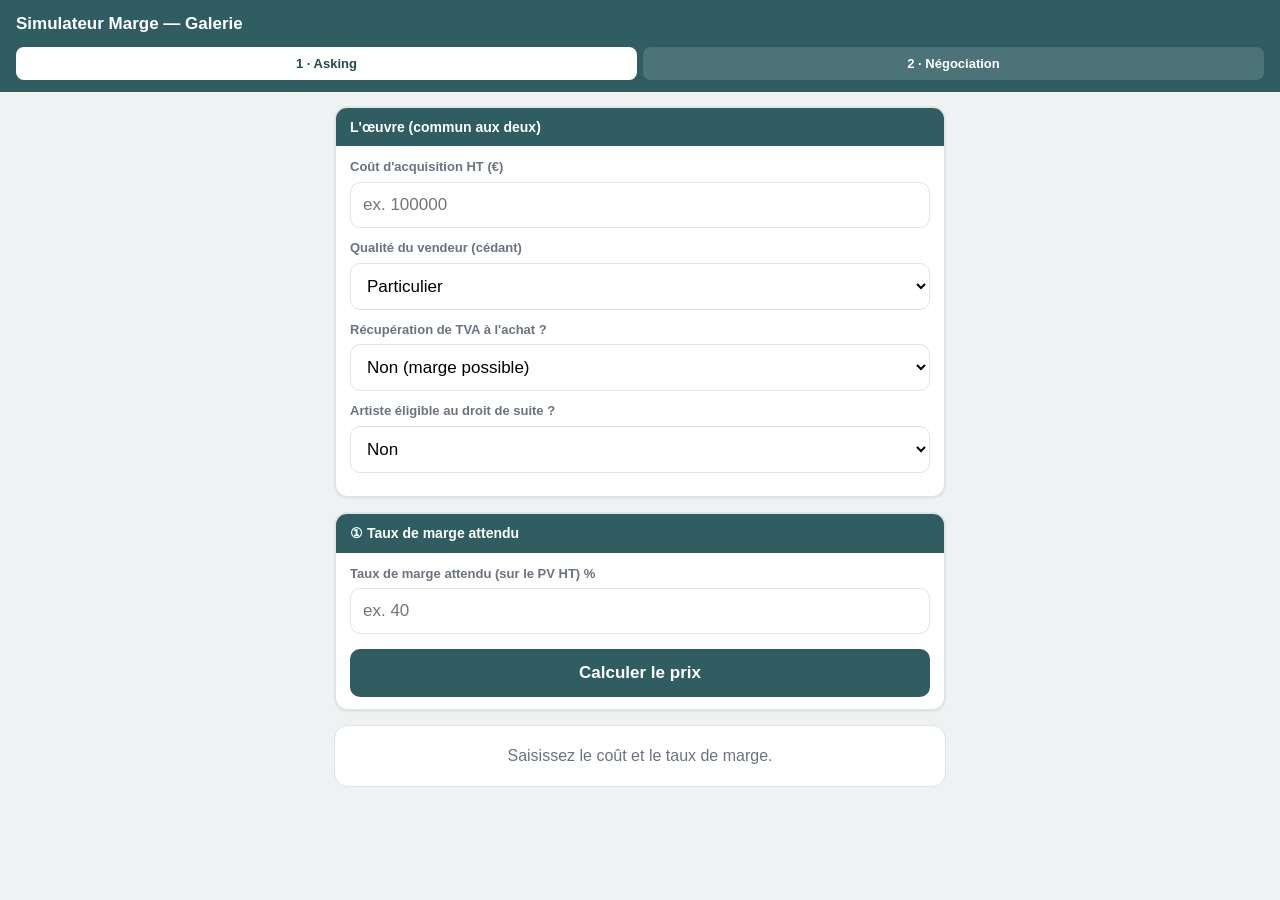
==== commit a7d7a58f: "Simulateur : cadres très visibles (bandeaux numérotés), simplifié, prix TTC mis en avant Cadres enca" ====
--- a/simulateur.html
+++ b/simulateur.html
@@ -21,8 +21,10 @@
   .tabs button{flex:1;background:rgba(255,255,255,.14);color:#fff;border:0;padding:9px;border-radius:8px;font-size:13px;font-weight:600;}
   .tabs button.on{background:#fff;color:var(--brand-d);}
   main{padding:14px;max-width:640px;margin:0 auto;}
-  .card{background:#fff;border:1px solid var(--line);border-radius:14px;padding:14px;margin-bottom:12px;box-shadow:0 1px 2px rgba(0,0,0,.05);}
-  .card h2{font-size:14px;margin:0 0 10px;color:var(--brand-d);}
+  .card{background:#fff;border:2px solid var(--line);border-radius:14px;padding:0 14px 12px;margin-bottom:14px;box-shadow:0 1px 2px rgba(0,0,0,.05);}
+  .card h2{font-size:14px;margin:0 -14px 12px;color:#fff;background:var(--brand);padding:9px 14px;border-radius:11px 11px 0 0;}
+  .card.accent{border-color:var(--accent);}
+  .card.accent h2{background:var(--accent);}
   label.f{display:block;margin-bottom:11px;}
   label.f>span{display:block;font-size:13px;color:var(--muted);font-weight:600;margin-bottom:5px;}
   input,select{width:100%;padding:12px;font-size:17px;border:1px solid var(--line);border-radius:10px;background:#fff;}
@@ -55,7 +57,7 @@
 
   <div class="pane on" id="pane1">
     <div class="card">
-      <h2>1 · Asking — prix de vente HT à demander</h2>
+      <h2>① Taux de marge attendu</h2>
       <label class="f"><span>Taux de marge attendu (sur le PV HT) %</span><input id="taux" type="number" inputmode="decimal" placeholder="ex. 40"></label>
       <button class="btn" id="calc1" type="button">Calculer le prix</button>
     </div>
@@ -64,18 +66,20 @@
 
   <div class="pane" id="pane2">
     <div class="card">
-      <h2>2 · Aide à la négociation — marge finale</h2>
+      <h2>② Informations à renseigner</h2>
       <label class="f"><span>Qualité de l'acquéreur</span><select id="acq"><option value="particulier">Particulier</option><option value="professionnel">Professionnel</option></select></label>
       <label class="f"><span>Lieu de livraison</span><select id="lieu"><option value="FR">France</option><option value="CEE">CEE (UE)</option><option value="MONACO">Monaco</option><option value="EXPORT">Export (hors UE)</option></select></label>
       <label class="f"><span>Frais de transport (€)</span><input id="transport" type="number" inputmode="decimal" placeholder="0"></label>
       <label class="f"><span>Commission à rétrocéder</span>
         <span style="display:flex;gap:6px"><input id="commission" type="number" inputmode="decimal" placeholder="0" style="flex:1"><select id="commu" style="max-width:90px"><option value="eur">€</option><option value="pct">% HT</option></select></span></label>
-      <label class="f"><span>Prix TTC négocié par le client (€)</span><input id="ttcnego" type="number" inputmode="decimal" placeholder="ex. 150000"></label>
-      <button class="btn" id="calc2" type="button">Calculer la marge</button>
+    </div>
+    <div class="card accent">
+      <h2>③ Prix TTC négocié par le client (€)</h2>
+      <input id="ttcnego" type="number" inputmode="decimal" placeholder="ex. 150000" style="font-size:22px;font-weight:700">
+      <button class="btn" id="calc2" type="button" style="margin-top:10px">Calculer la marge</button>
     </div>
     <div id="res2"></div>
   </div>
-  <p class="note">Marge finale = prix HT réalisé − coût d'acquisition − transport − droit de suite. Particulier France/UE éligible : régime le plus avantageux (marge 20% ou 5,5% — option 297 C). Monaco = France ; export & intracom (pro UE) exonérés. Indicatif.</p>
 </main>
 
 <script>
